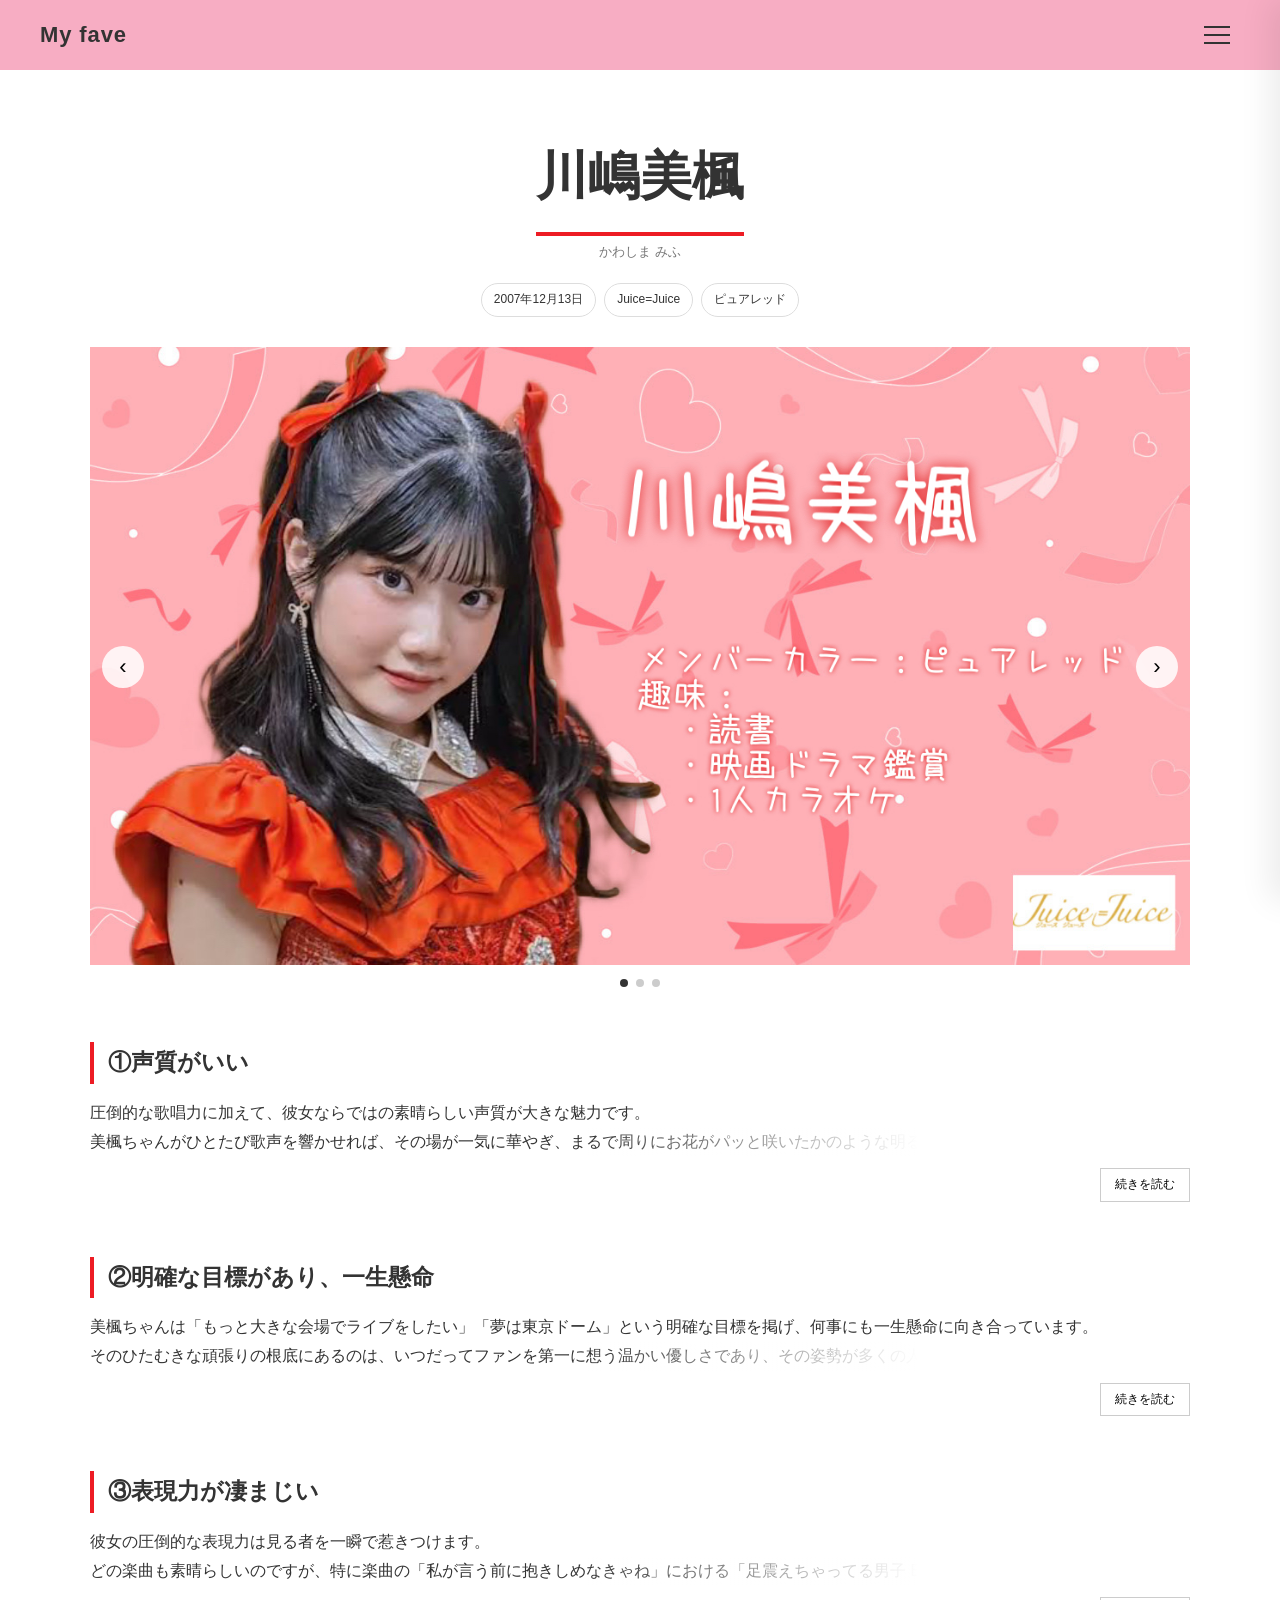
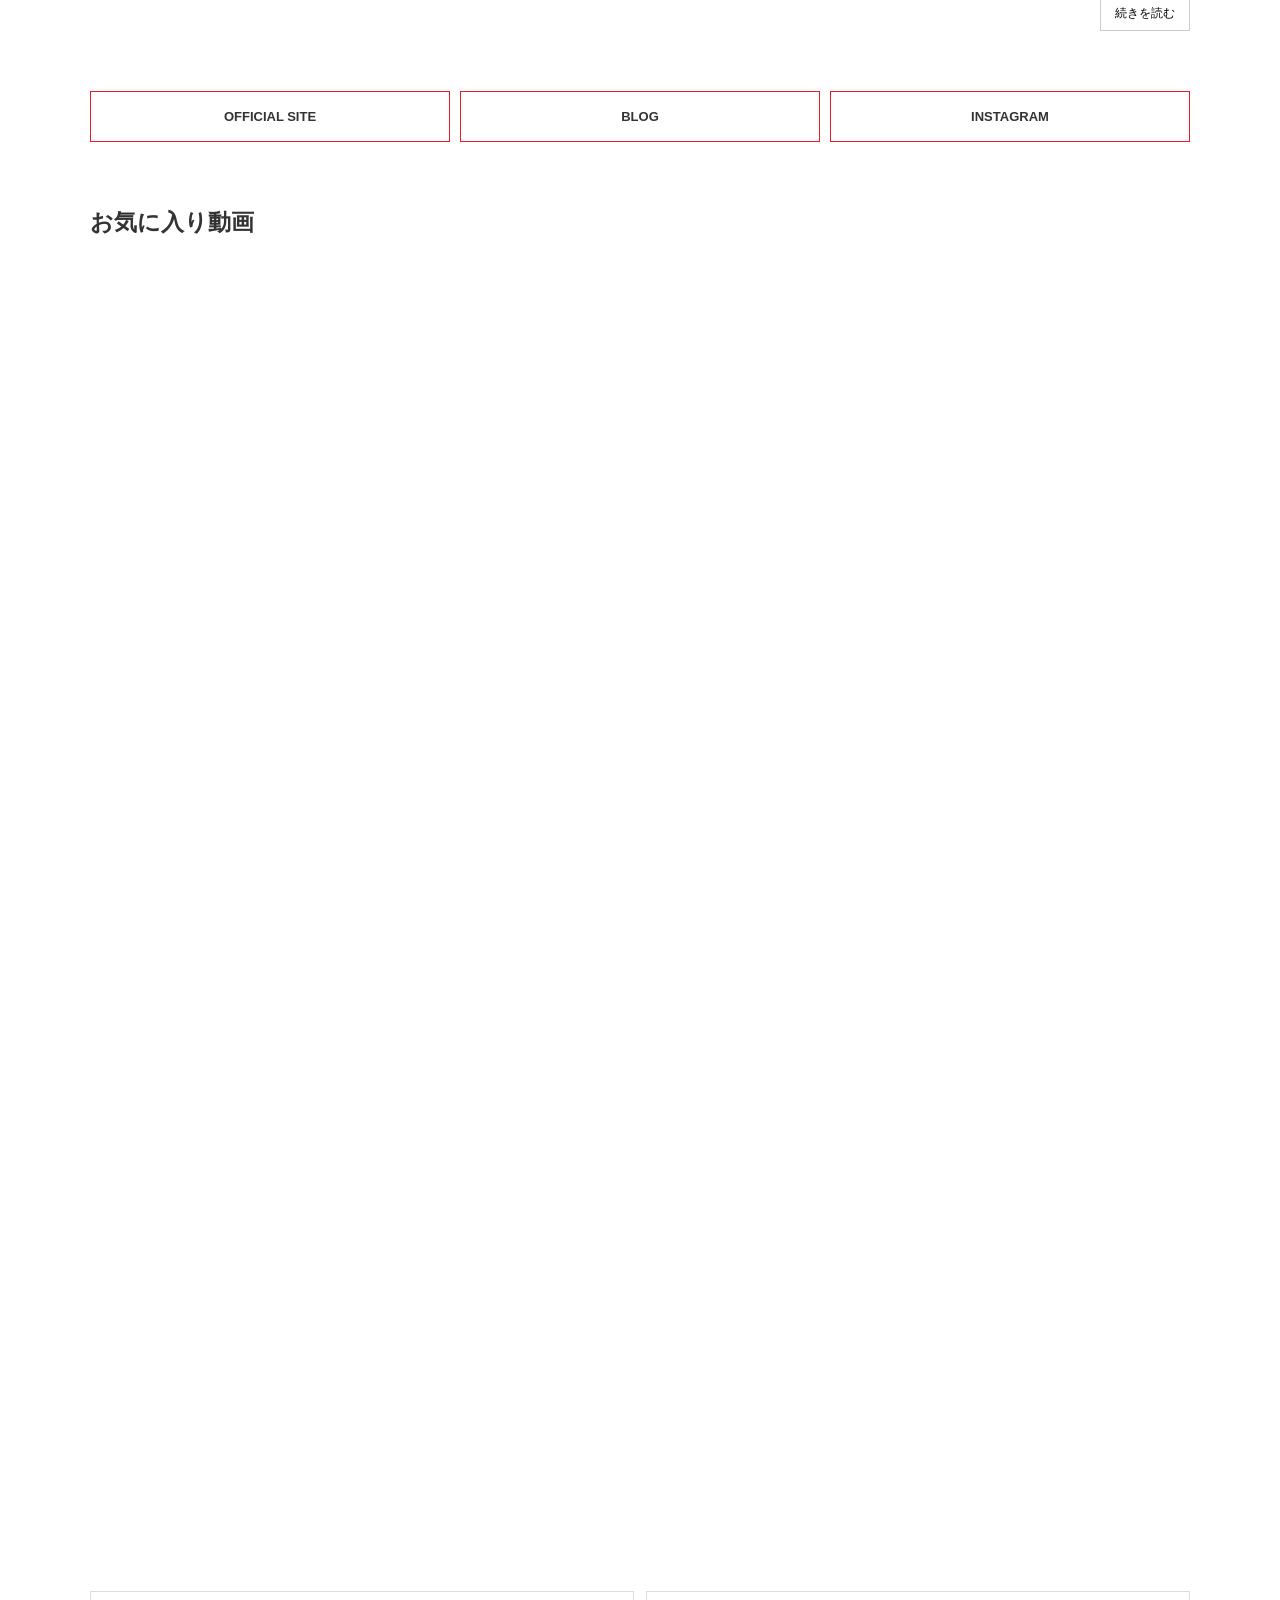
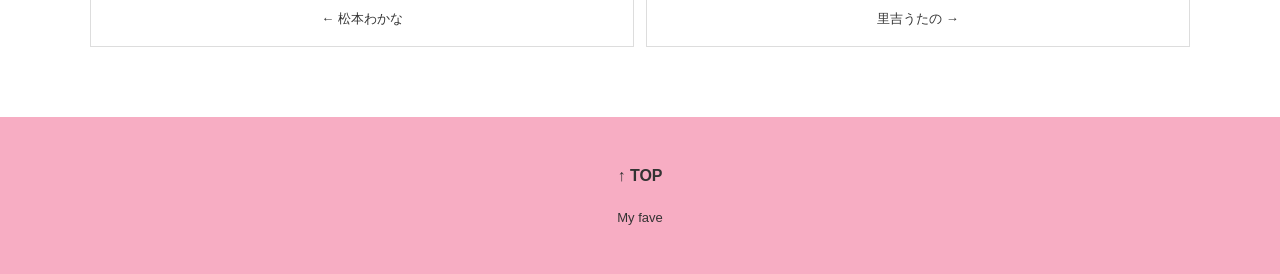
==== mifu.html @ 5784915e "Create mifu.html" ====
<!DOCTYPE html>
<html lang="ja">
<head>
  <meta charset="UTF-8">
  <meta name="viewport" content="width=device-width, initial-scale=1.0">
  <title>川嶋美楓 | My fave</title>
  <link rel="stylesheet" href="style.css">

  <style>
    :root {
      --member-color: #ed1c24;
    }

    .profile-header h1 {
      display: inline-block;
      padding-bottom: 8px;
      border-bottom: 4px solid #ed1c24;
    }
  </style>
</head>

<body>

  <!-- Header -->
  <header class="site-header">
    <a href="index.html" class="site-logo">My fave</a>

    <button class="menu-button" id="menu-button" aria-label="メニュー">
      <span></span>
      <span></span>
      <span></span>
    </button>
  </header>


  <!-- Menu -->
  <nav class="menu-panel" id="menu-panel">
    <a href="index.html">TOP</a>
    <a href="wakana.html">松本わかな</a>
    <a href="mifu.html">川嶋美楓</a>
    <a href="utano.html">里吉うたの</a>
    <a href="roko.html">筒井澪心</a>
  </nav>

  <div class="menu-overlay" id="menu-overlay"></div>


  <main class="profile-main">

    <!-- Profile -->
    <section class="profile-header">

      <h1>川嶋美楓</h1>

      <p class="profile-reading">
        かわしま みふ
      </p>

      <div class="profile-info">
        <span>2007年12月13日</span>
        <span>Juice=Juice</span>
        <span>ピュアレッド</span>
      </div>

    </section>


    <!-- Carousel -->
    <section class="carousel" data-carousel>

      <div class="carousel-track">

        <div class="carousel-slide">
          <img src="IMG_6015.jpeg" alt="川嶋美楓">
        </div>

        <div class="carousel-slide">
          <img src="IMG_6010.jpeg" alt="川嶋美楓">
        </div>

        <div class="carousel-slide">
          <img src="IMG_6007.jpeg" alt="川嶋美楓">
        </div>

      </div>

      <button class="carousel-arrow carousel-prev" type="button">
        ‹
      </button>

      <button class="carousel-arrow carousel-next" type="button">
        ›
      </button>

      <div class="carousel-dots">
        <button class="carousel-dot active" type="button"></button>
        <button class="carousel-dot" type="button"></button>
        <button class="carousel-dot" type="button"></button>
      </div>

    </section>


    <!-- Favorite 1 -->
    <section class="favorite-section">

      <h2>①声質がいい</h2>

      <div class="favorite-text collapsed">
        圧倒的な歌唱力に加えて、彼女ならではの素晴らしい声質が大きな魅力です。<br>
        美楓ちゃんがひとたび歌声を響かせれば、その場が一気に華やぎ、まるで周りにお花がパッと咲いたかのような明るい空気に包まれる気がします。<br>
        特に、楽曲「禁断少女」の落ちサビが魅力的でファンになりました。<br>
      </div>

      <button class="read-more" type="button">
        続きを読む
      </button>

    </section>


    <!-- Favorite 2 -->
    <section class="favorite-section">

      <h2>②明確な目標があり、一生懸命</h2>

      <div class="favorite-text collapsed">
        美楓ちゃんは「もっと大きな会場でライブをしたい」「夢は東京ドーム」という明確な目標を掲げ、何事にも一生懸命に向き合っています。<br>
        そのひたむきな頑張りの根底にあるのは、いつだってファンを第一に想う温かい優しさであり、その姿勢が多くの人を惹きつけています。<br>
      </div>

      <button class="read-more" type="button">
        続きを読む
      </button>

    </section>


    <!-- Favorite 3 -->
    <section class="favorite-section">

      <h2>③表現力が凄まじい</h2>

      <div class="favorite-text collapsed">
        彼女の圧倒的な表現力は見る者を一瞬で惹きつけます。<br>
        どの楽曲も素晴らしいのですが、特に楽曲の「私が言う前に抱きしめなきゃね」における「足震えちゃってる男子 Bye Bye」というフレーズの歌いこなしは、あまりにもヒロイン感が溢れていて最高です。<br>
      </div>

      <button class="read-more" type="button">
        続きを読む
      </button>

    </section>


    <!-- External links -->
    <section class="external-links">

      <a
        href="https://helloproject.com/juicejuice/mifu_kawashima/"
        target="_blank"
        rel="noopener">
        OFFICIAL SITE
      </a>

      <a
        href="https://ameblo.jp/juicejuice-official/theme-10118534647.html"
        target="_blank"
        rel="noopener">
        BLOG
      </a>

      <a
        href="https://www.instagram.com/mifu_kawashima.official/?utm_source=ig_web_button_share_sheet"
        target="_blank"
        rel="noopener">
        INSTAGRAM
      </a>

    </section>


    <!-- YouTube -->
    <section class="youtube-section">

      <h2>お気に入り動画</h2>

      <div class="youtube-box">
        <iframe
          src="https://www.youtube.com/embed/66T4PgpJDn8"
          title="川嶋美楓 YouTube"
          allowfullscreen>
        </iframe>
      </div>

      <div class="youtube-box">
        <iframe
          src="https://www.youtube.com/embed/RGDQLmLIsCY"
          title="川嶋美楓 YouTube"
          allowfullscreen>
        </iframe>
      </div>

    </section>


    <!-- Previous / Next -->
    <nav class="profile-navigation">

      <a href="wakana.html">
        ← 松本わかな
      </a>

      <a href="utano.html">
        里吉うたの →
      </a>

    </nav>

  </main>


  <!-- Footer -->
  <footer class="site-footer">

    <a href="#" class="top-link">
      ↑ TOP
    </a>

    <p>My fave</p>

  </footer>


  <script src="script.js"></script>

</body>
</html>
---- style.css ----
* {
  box-sizing: border-box;
}

html {
  scroll-behavior: smooth;
}

body {
  margin: 0;
  background: #ffffff;
  color: #333333;
  font-family:
    -apple-system,
    BlinkMacSystemFont,
    "Hiragino Kaku Gothic ProN",
    "Hiragino Sans",
    "Yu Gothic",
    "YuGothic",
    Meiryo,
    sans-serif;
  line-height: 1.8;
}

a {
  color: inherit;
  text-decoration: none;
}

button {
  font: inherit;
}


/* =========================
   Loading
   ========================= */

#loading-screen {
  position: fixed;
  inset: 0;
  z-index: 9999;
  display: flex;
  align-items: center;
  justify-content: center;
  background: #ffffff;
  transition: opacity 0.5s ease, visibility 0.5s ease;
}

#loading-screen.hide {
  opacity: 0;
  visibility: hidden;
  pointer-events: none;
}

#loading-number {
  font-size: 48px;
  font-weight: 300;
  letter-spacing: 0.08em;
}


/* =========================
   Header
   ========================= */

.site-header {
  position: sticky;
  top: 0;
  z-index: 1000;
  height: 70px;
  display: flex;
  align-items: center;
  justify-content: space-between;
  padding: 0 20px;
  background: #F7ADC3;
}

.site-logo {
  font-size: 22px;
  font-weight: 700;
  letter-spacing: 0.04em;
}

.menu-button {
  width: 46px;
  height: 46px;
  padding: 10px;
  border: 0;
  background: transparent;
  cursor: pointer;
  display: flex;
  flex-direction: column;
  justify-content: center;
  gap: 6px;
}

.menu-button span {
  display: block;
  width: 26px;
  height: 2px;
  margin-left: auto;
  background: #333333;
  transition: transform 0.3s ease, opacity 0.3s ease;
}

.menu-button.open span:nth-child(1) {
  transform: translateY(8px) rotate(45deg);
}

.menu-button.open span:nth-child(2) {
  opacity: 0;
}

.menu-button.open span:nth-child(3) {
  transform: translateY(-8px) rotate(-45deg);
}


/* =========================
   Menu
   ========================= */

.menu-panel {
  position: fixed;
  top: 0;
  right: 0;
  z-index: 2000;
  width: 72%;
  max-width: 360px;
  height: 100vh;
  padding: 100px 28px 40px;
  background: #ffffff;
  transform: translateX(100%);
  transition: transform 0.4s ease;
  box-shadow: -10px 0 30px rgba(0, 0, 0, 0.08);
}

.menu-panel.open {
  transform: translateX(0);
}

.menu-panel a {
  display: block;
  padding: 18px 0;
  border-bottom: 1px solid #eeeeee;
  font-size: 17px;
  font-weight: 600;
}

.menu-overlay {
  position: fixed;
  inset: 0;
  z-index: 1500;
  background: rgba(0, 0, 0, 0.25);
  opacity: 0;
  visibility: hidden;
  transition: opacity 0.3s ease, visibility 0.3s ease;
}

.menu-overlay.open {
  opacity: 1;
  visibility: visible;
}


/* =========================
   Main
   ========================= */

main {
  width: min(100% - 32px, 1000px);
  margin: 0 auto;
  animation: pageFadeIn 0.8s ease both;
}

.intro {
  padding: 70px 0 45px;
  text-align: center;
}

.intro h1 {
  display: inline-block;
  margin: 0 0 25px;
  padding-bottom: 8px;
  border-bottom: 4px solid #F7ADC3;
  font-size: clamp(38px, 10vw, 70px);
  font-weight: 700;
  letter-spacing: 0.04em;
}


/* =========================
   Intro image
   ========================= */

.intro-image {
  width: 100%;
  margin: 0 auto 30px;
}

.intro-image img {
  display: block;
  width: 100%;
  max-height: 500px;
  object-fit: cover;
}


/* =========================
   Intro text
   ========================= */

.intro p {
  max-width: 760px;
  margin: 0 auto;
  font-size: 14px;
}


/* =========================
   Member cards
   ========================= */

.members {
  display: grid;
  grid-template-columns: 1fr 1fr;
  gap: 14px;
  margin-bottom: 80px;
}

.member-card {
  display: block;
  overflow: hidden;
  background: #ffffff;
  border: 1px solid #eeeeee;
  transition: transform 0.3s ease, box-shadow 0.3s ease;
}

.member-card:hover {
  transform: translateY(-4px);
  box-shadow: 0 12px 30px rgba(0, 0, 0, 0.08);
}

.member-card img {
  display: block;
  width: 100%;
  aspect-ratio: 1 / 1;
  object-fit: cover;
}

.member-card h2 {
  margin: 14px 14px 2px;
  font-size: 18px;
}

.member-card p {
  margin: 0 14px 16px;
  color: #777777;
  font-size: 13px;
}


/* =========================
   Otaku comment
   ========================= */

.otaku-comment {
  margin-bottom: 100px;
  text-align: center;
}

.otaku-comment > h2 {
  display: inline-block;
  margin: 0 0 25px;
  padding-bottom: 7px;
  border-bottom: 4px solid #F7ADC3;
  font-size: 25px;
}

.comment-card {
  padding: 35px 22px;
  text-align: center;
}

.comment-card p {
  margin: 0 auto 25px;
  padding: 28px 20px;
  border: 2px solid #F7ADC3;
  font-size: 18px;
  font-weight: 600;
}

#random-button {
  padding: 10px 30px;
  border: 0;
  border-radius: 999px;
  background: #F7ADC3;
  color: #333333;
  cursor: pointer;
  transition: opacity 0.2s ease, transform 0.2s ease;
}

#random-button:hover {
  opacity: 0.8;
}

#random-button:active {
  transform: scale(0.96);
}


/* =========================
   Footer
   ========================= */

.site-footer {
  padding: 45px 20px;
  background: #F7ADC3;
  text-align: center;
}

.top-link {
  display: inline-block;
  margin-bottom: 15px;
  font-weight: 600;
}

.site-footer p {
  margin: 0;
  font-size: 13px;
}


/* =========================
   Page animation
   ========================= */

@keyframes pageFadeIn {
  from {
    opacity: 0;
    transform: translateY(12px);
  }

  to {
    opacity: 1;
    transform: translateY(0);
  }
}


/* =========================
   Profile page
   ========================= */

.profile-main {
  padding-bottom: 70px;
}

.profile-header {
  padding: 60px 0 30px;
  text-align: center;
}

.profile-header h1 {
  margin: 0;
  font-size: clamp(30px, 8vw, 52px);
}

.profile-reading {
  margin: 4px 0 15px;
  color: #777777;
  font-size: 13px;
}

.profile-info {
  display: flex;
  flex-wrap: wrap;
  justify-content: center;
  gap: 8px;
  margin-top: 20px;
}

.profile-info span {
  padding: 5px 12px;
  border: 1px solid #dddddd;
  border-radius: 999px;
  font-size: 12px;
}


/* =========================
   Carousel
   ========================= */

.carousel {
  position: relative;
  overflow: hidden;
  margin: 0 auto 55px;
}

.carousel-track {
  display: flex;
  transition: transform 0.4s ease;
}

.carousel-slide {
  min-width: 100%;
}

.carousel-slide img {
  display: block;
  width: 100%;
  max-height: 650px;
  object-fit: cover;
}

.carousel-arrow {
  position: absolute;
  top: 50%;
  width: 42px;
  height: 42px;
  border: 0;
  border-radius: 50%;
  background: rgba(255, 255, 255, 0.85);
  transform: translateY(-50%);
  cursor: pointer;
  font-size: 22px;
}

.carousel-prev {
  left: 12px;
}

.carousel-next {
  right: 12px;
}

.carousel-dots {
  display: flex;
  justify-content: center;
  gap: 8px;
  padding-top: 14px;
}

.carousel-dot {
  width: 8px;
  height: 8px;
  padding: 0;
  border: 0;
  border-radius: 50%;
  background: #cccccc;
  cursor: pointer;
}

.carousel-dot.active {
  background: #333333;
}


/* =========================
   Favorite sections
   ========================= */

.favorite-section {
  margin-bottom: 55px;
}

.favorite-section h2 {
  margin: 0 0 15px;
  padding-left: 14px;
  border-left: 4px solid var(--member-color, #333333);
  font-size: 23px;
}

.favorite-text {
  position: relative;
}

.favorite-text.collapsed {
  max-height: 3.6em;
  overflow: hidden;
}

.favorite-text.collapsed::after {
  content: "";
  position: absolute;
  right: 0;
  bottom: 0;
  width: 55%;
  height: 1.8em;
  background: linear-gradient(to right, transparent, #ffffff 55%);
}

.read-more {
  display: block;
  margin: 12px 0 0 auto;
  padding: 5px 14px;
  border: 1px solid #cccccc;
  background: #ffffff;
  cursor: pointer;
  font-size: 12px;
}


/* =========================
   External links
   ========================= */

.external-links {
  display: grid;
  grid-template-columns: 1fr;
  gap: 10px;
  margin: 60px 0;
}

.external-links a {
  display: block;
  padding: 13px;
  border: 1px solid var(--member-color, #333333);
  text-align: center;
  font-size: 13px;
  font-weight: 600;
  transition: background 0.2s ease, color 0.2s ease;
}

.external-links a:hover {
  background: var(--member-color, #333333);
  color: #ffffff;
}


/* =========================
   YouTube
   ========================= */

.youtube-section {
  margin: 60px 0;
}

.youtube-section h2 {
  margin-bottom: 20px;
  font-size: 23px;
}

.youtube-box {
  position: relative;
  width: 100%;
  aspect-ratio: 16 / 9;
  margin-bottom: 20px;
}

.youtube-box iframe {
  position: absolute;
  inset: 0;
  width: 100%;
  height: 100%;
  border: 0;
}


/* =========================
   Previous / Next
   ========================= */

.profile-navigation {
  display: grid;
  grid-template-columns: 1fr 1fr;
  gap: 12px;
  margin-top: 70px;
}

.profile-navigation a {
  padding: 15px 10px;
  border: 1px solid #dddddd;
  text-align: center;
  font-size: 13px;
}

.profile-navigation a:last-child {
  grid-column: 2;
}


/* =========================
   PC
   ========================= */

@media (min-width: 700px) {

  .site-header {
    padding: 0 40px;
  }

  main {
    width: min(100% - 80px, 1100px);
  }

  .intro {
    padding-top: 100px;
  }

  .members {
    grid-template-columns: repeat(4, 1fr);
    gap: 20px;
  }

  .member-card h2 {
    font-size: 19px;
  }

  .external-links {
    grid-template-columns: repeat(3, 1fr);
  }

  .intro-image {
    max-width: 800px;
  }
}
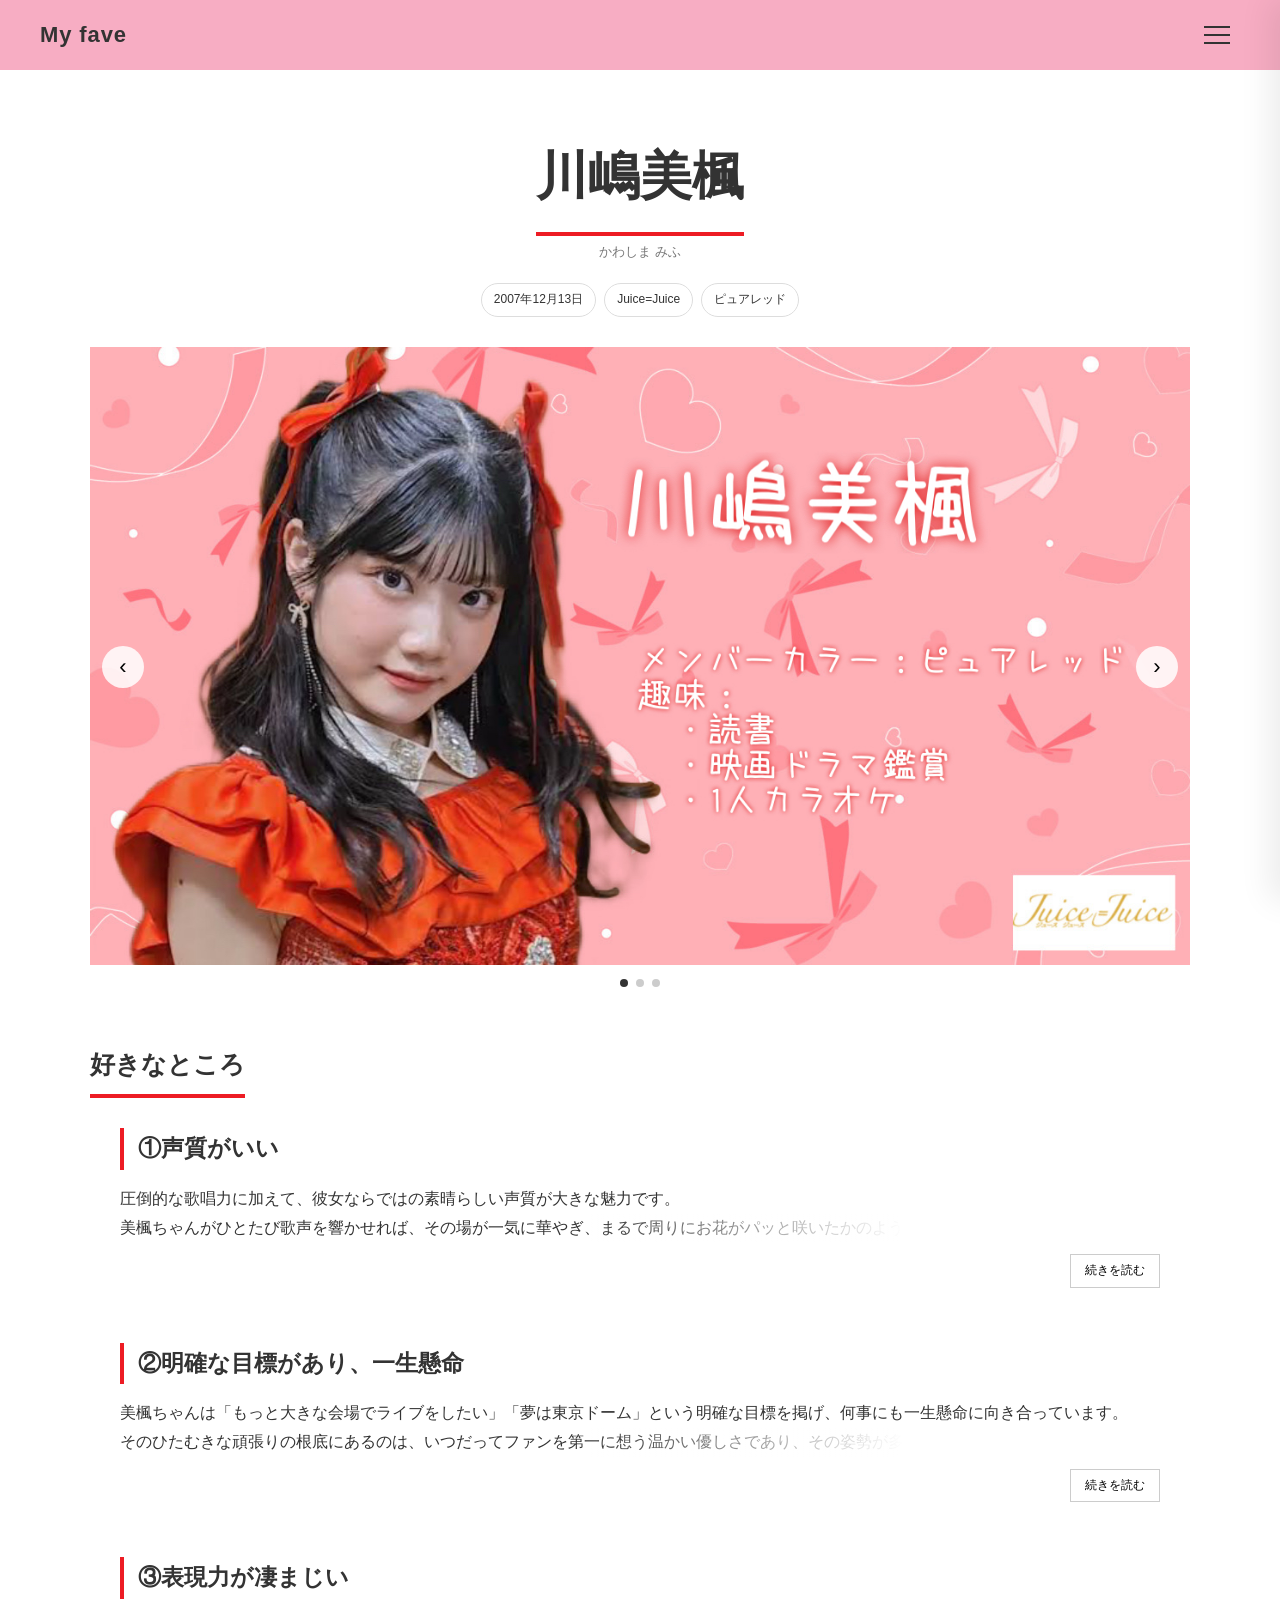
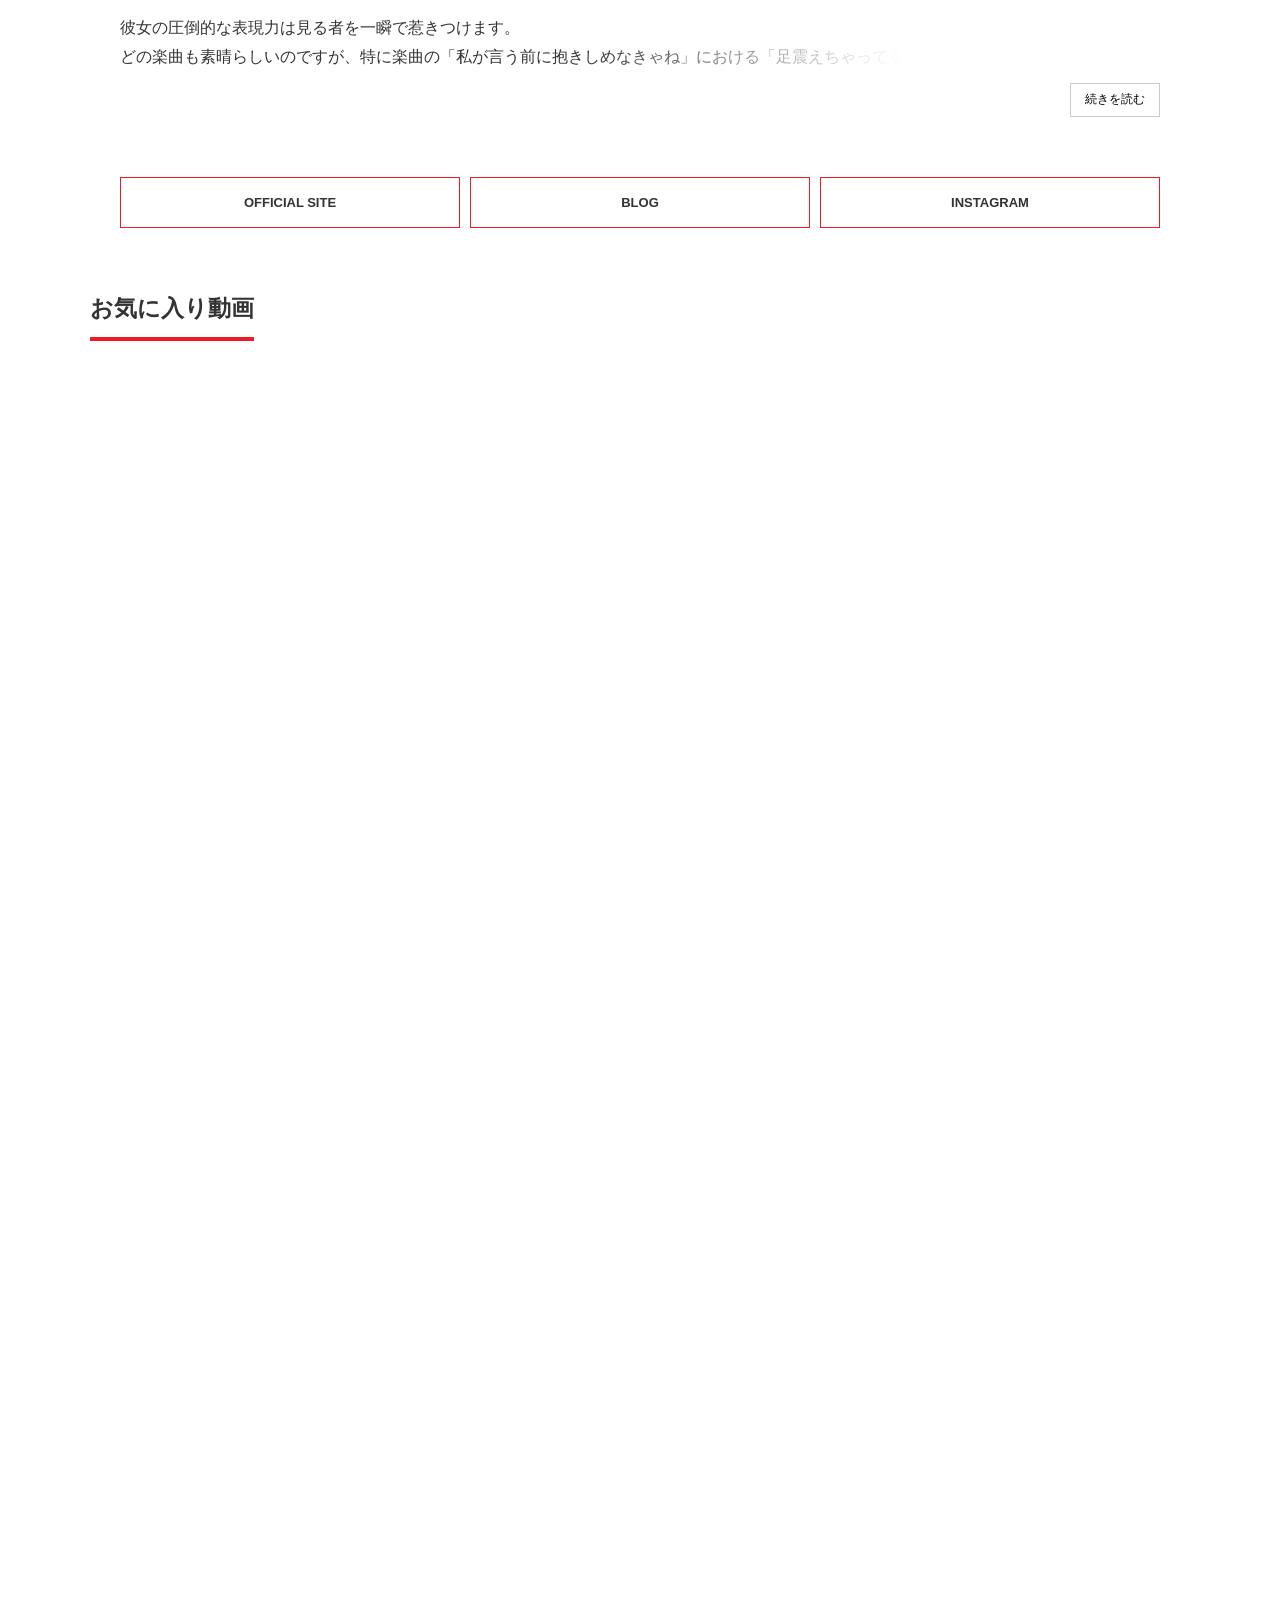
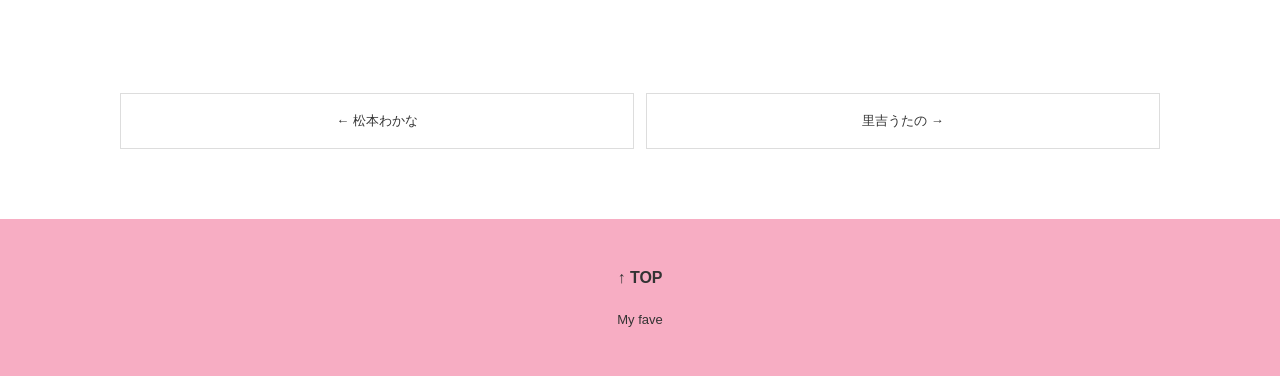
==== commit 679f92c7: "Update mifu.html" ====
--- a/mifu.html
+++ b/mifu.html
@@ -15,6 +15,10 @@
       display: inline-block;
       padding-bottom: 8px;
       border-bottom: 4px solid #ed1c24;
+    }
+
+    .favorite-title {
+      border-bottom-color: #ed1c24;
     }
   </style>
 </head>
@@ -101,6 +105,10 @@
     </section>
 
 
+    <!-- Favorite -->
+    <h2 class="favorite-title">好きなところ</h2>
+
+
     <!-- Favorite 1 -->
     <section class="favorite-section">
 
--- a/style.css
+++ b/style.css
@@ -462,8 +462,16 @@
    Favorite sections
    ========================= */
 
+.favorite-title {
+  display: inline-block;
+  margin: 0 0 30px;
+  padding-bottom: 7px;
+  border-bottom: 4px solid var(--member-color, #333333);
+  font-size: 25px;
+}
+
 .favorite-section {
-  margin-bottom: 55px;
+  margin: 0 18px 55px;
 }
 
 .favorite-section h2 {
@@ -494,12 +502,14 @@
 
 .read-more {
   display: block;
+  max-width: 100%;
   margin: 12px 0 0 auto;
   padding: 5px 14px;
   border: 1px solid #cccccc;
   background: #ffffff;
   cursor: pointer;
   font-size: 12px;
+  white-space: nowrap;
 }
 
 
@@ -511,7 +521,7 @@
   display: grid;
   grid-template-columns: 1fr;
   gap: 10px;
-  margin: 60px 0;
+  margin: 60px 18px;
 }
 
 .external-links a {
@@ -524,6 +534,15 @@
   transition: background 0.2s ease, color 0.2s ease;
 }
 
+
+/*
+   松本わかなのホワイトは
+   白背景でも枠が見えるようにグレーを使用
+*/
+.profile-main .external-links a {
+  border-color: var(--member-color, #333333);
+}
+
 .external-links a:hover {
   background: var(--member-color, #333333);
   color: #ffffff;
@@ -539,7 +558,10 @@
 }
 
 .youtube-section h2 {
-  margin-bottom: 20px;
+  display: inline-block;
+  margin: 0 0 25px;
+  padding-bottom: 7px;
+  border-bottom: 4px solid var(--member-color, #333333);
   font-size: 23px;
 }
 
@@ -567,14 +589,18 @@
   display: grid;
   grid-template-columns: 1fr 1fr;
   gap: 12px;
-  margin-top: 70px;
+  margin: 70px 18px 0;
 }
 
 .profile-navigation a {
-  padding: 15px 10px;
+  min-width: 0;
+  padding: 15px 8px;
   border: 1px solid #dddddd;
   text-align: center;
   font-size: 13px;
+  white-space: nowrap;
+  overflow: hidden;
+  text-overflow: ellipsis;
 }
 
 .profile-navigation a:last-child {
@@ -611,9 +637,21 @@
 
   .external-links {
     grid-template-columns: repeat(3, 1fr);
+    margin-left: 30px;
+    margin-right: 30px;
   }
 
   .intro-image {
     max-width: 800px;
   }
-}
+
+  .favorite-section {
+    margin-left: 30px;
+    margin-right: 30px;
+  }
+
+  .profile-navigation {
+    margin-left: 30px;
+    margin-right: 30px;
+  }
+}
